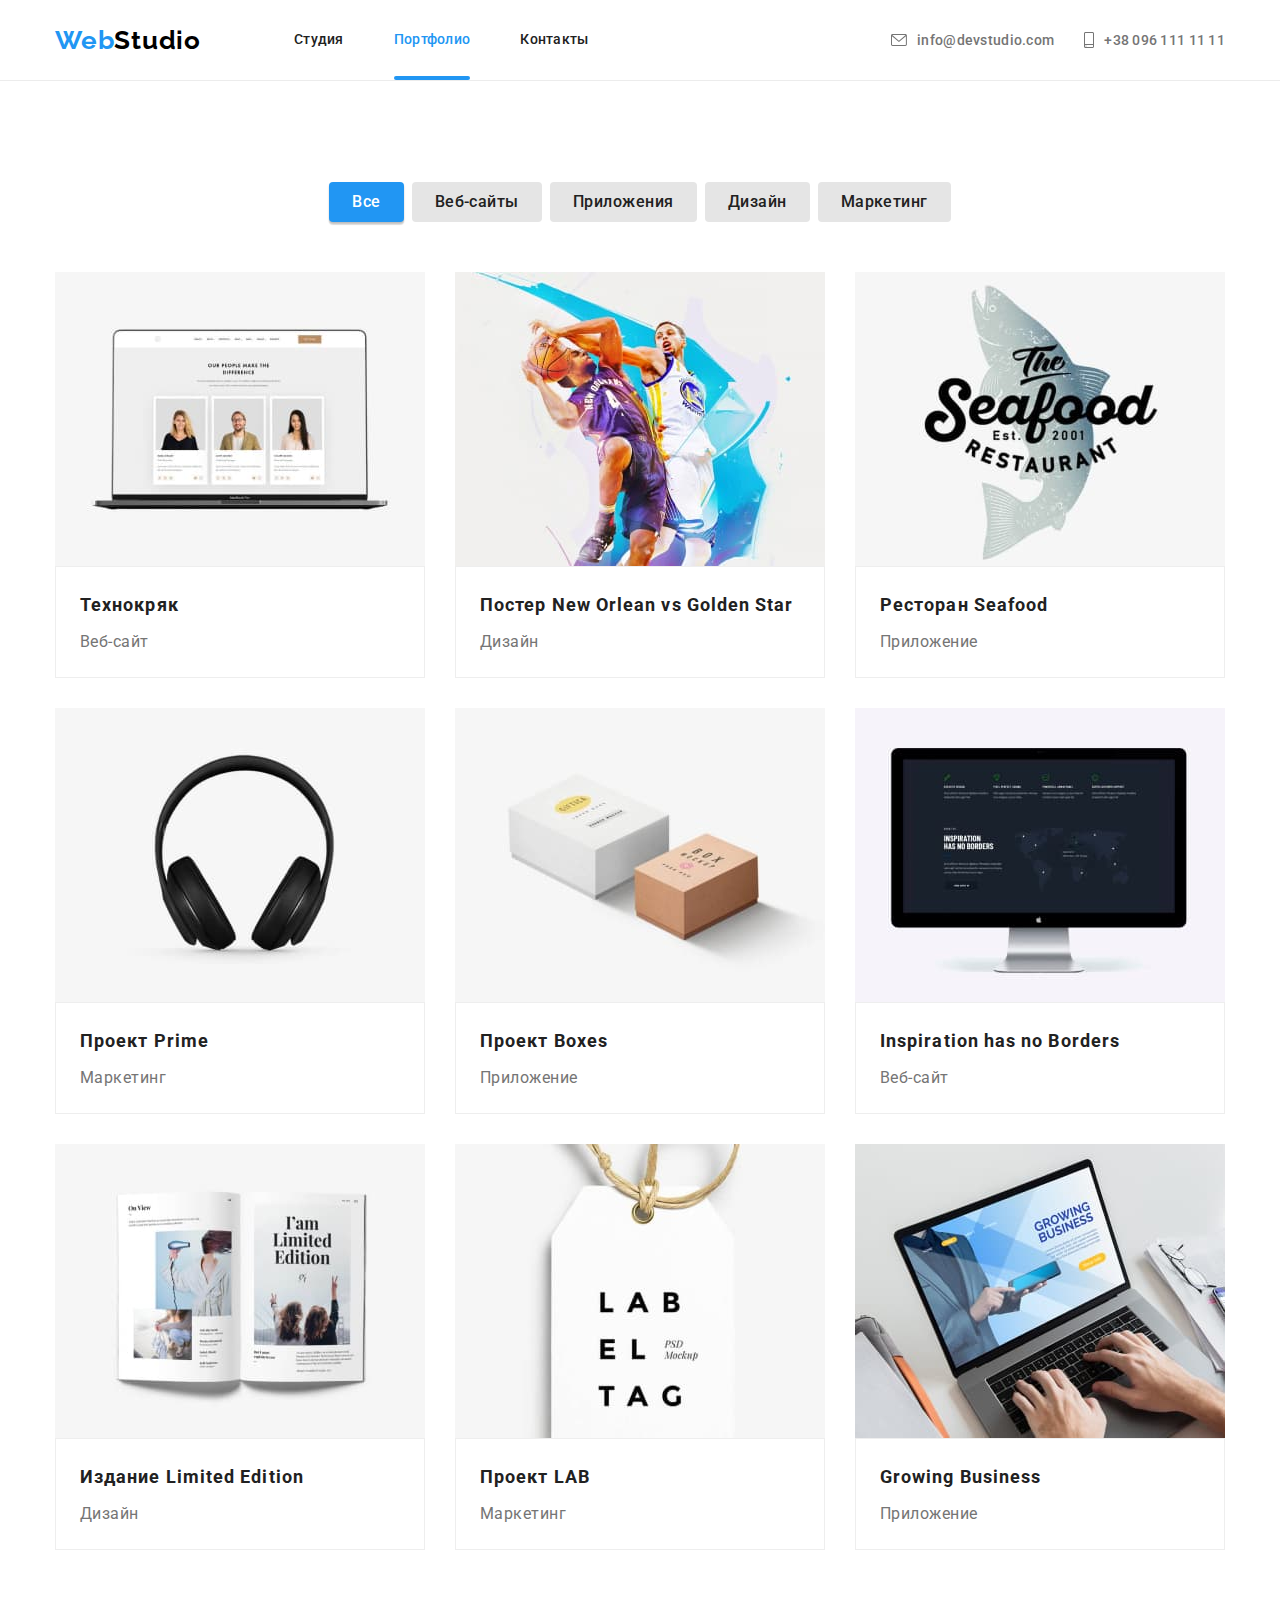
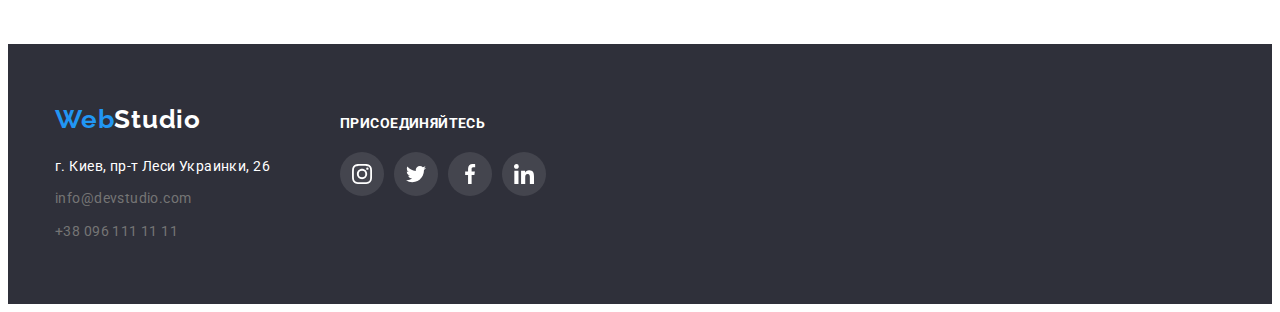
==== portfolio.html @ e8c0a5aa "copy files is hw-05" ====
<!DOCTYPE html>
<html lang="ru">
  <head>
    <meta charset="UTF-8" />
    <meta http-equiv="X-UA-Compatible" content="IE=edge" />
    <meta name="viewport" content="width=device-width, initial-scale=1.0" />
    <link rel="preconnect" href="https://fonts.googleapis.com" />
    <link rel="preconnect" href="https://fonts.gstatic.com" crossorigin />
    <link
      href="https://fonts.googleapis.com/css2?family=Raleway:wght@700&family=Roboto:wght@400;500;700;900&display=swap"
      rel="stylesheet"
    />
    <link
      rel="stylesheet"
      href="https://cdnjs.cloudflare.com/ajax/libs/modern-normalize/1.1.0/modern-normalize.min.css"
      integrity="sha512-wpPYUAdjBVSE4KJnH1VR1HeZfpl1ub8YT/NKx4PuQ5NmX2tKuGu6U/JRp5y+Y8XG2tV+wKQpNHVUX03MfMFn9Q=="
      crossorigin="anonymous"
      referrerpolicy="no-referrer"
    />
    <link rel="stylesheet" href="./css/styles.css" />
    <title>Portfolio</title>
  </head>
  <body>
    <!-- header section -->
    <header class="page-header">
      <div class="container">
        <div class="container-head">
          <div class="nav-container">
            <a class="link logo" href="index.html"
              >Web<span class="accent-top">Studio</span></a
            >
            <nav>
              <ul class="list header-list">
                <li class="header-item">
                  <a class="link header-link" href="./index.html">Студия</a>
                </li>
                <li class="header-item">
                  <a class="link header-link current" href="">Портфолио</a>
                </li>
                <li class="header-item">
                  <a class="link header-link" href="">Контакты</a>
                </li>
              </ul>
            </nav>
          </div>

          <ul class="list header-connect">
            <li class="header-item">
              <a
                class="link header-link set-link"
                href="mailto:info@devstudio.com"
              >
                <svg class="connect-icon" width="16" height="12">
                  <use href="./images/icons.svg#icon-mail-logo"></use>
                </svg>
                info@devstudio.com</a
              >
            </li>
            <li class="header-item">
              <a class="link header-link set-link" href="tel:+380961111111">
                <svg class="connect-icon" width="10" height="16">
                  <use href="./images/icons.svg#icon-smartphone"></use>
                </svg>
                +38 096 111 11 11</a
              >
            </li>
          </ul>
        </div>
      </div>
    </header>
    <!-- main section -->
    <main>
      <section class="section">
        <h1 class="visually-hidden">Примеры наших работ</h1>
        <div class="container">
          <ul class="list btn-list">
            <li class="example-item">
              <button class="link example-btn active" type="button">Все</button>
            </li>
            <li class="example-item">
              <button class="link example-btn" type="button">Веб-сайты</button>
            </li>
            <li class="example-item">
              <button class="link example-btn" type="button">Приложения</button>
            </li>
            <li class="example-item">
              <button class="link example-btn" type="button">Дизайн</button>
            </li>
            <li class="example-item">
              <button class="link example-btn" type="button">Маркетинг</button>
            </li>
          </ul>

          <!-- CONTAINER CARDS -->

          <ul class="list card-set">
            <li class="item pf-item">
              <a
                class="link pf-link"
                href=""
                target="_blank"
                rel="noopener noreferrer"
              >
                <div class="thumb">
                  <img
                    src="./images/website-tehnokryak.jpg"
                    alt="Веб-сайт Технокряк"
                    width="370"
                    height="294"
                  />
                  <div class="overlay-box">
                    <p class="overlay-info">
                      Технокряк это современная площадка распространения
                      коронавируса. Компании используют эту платформу для
                      цифрового шпионажа и атак на защищённые сервера
                      конкурентов.
                    </p>
                  </div>
                </div>
                <div class="pf-wrapper">
                  <h2 class="pf-title">Технокряк</h2>
                  <p class="pf-pre-title">Веб-сайт</p>
                </div>
              </a>
            </li>
            <li class="item pf-item">
              <a
                class="link pf-link"
                href=""
                target="_blank"
                rel="noopener noreferrer"
                ><div class="thumb">
                  <img
                    src="./images/design.jpg"
                    alt="Постер Нью-Орлеан против Голд-Стар"
                    width="370"
                    height="294"
                  />
                  <div class="overlay-box">
                    <p class="overlay-info">
                      Технокряк это современная площадка распространения
                      коронавируса. Компании используют эту платформу для
                      цифрового шпионажа и атак на защищённые сервера
                      конкурентов.
                    </p>
                  </div>
                </div>
                <div class="pf-wrapper">
                  <h2 class="pf-title">
                    Постер <span lang="en">New Orlean vs Golden Star</span>
                  </h2>
                  <p class="pf-pre-title">Дизайн</p>
                </div>
              </a>
            </li>
            <li class="item pf-item">
              <a
                class="link pf-link"
                href=""
                target="_blank"
                rel="noopener noreferrer"
                ><div class="thumb">
                  <img
                    src="./images/app-rest-seafood.jpg"
                    alt="Ресторан Сиафуд"
                    width="370"
                    height="294"
                  />
                  <div class="overlay-box">
                    <p class="overlay-info">
                      Технокряк это современная площадка распространения
                      коронавируса. Компании используют эту платформу для
                      цифрового шпионажа и атак на защищённые сервера
                      конкурентов.
                    </p>
                  </div>
                </div>
                <div class="pf-wrapper">
                  <h2 class="pf-title">
                    Ресторан <span lang="en">Seafood</span>
                  </h2>
                  <p class="pf-pre-title">Приложение</p>
                </div>
              </a>
            </li>
            <li class="item pf-item">
              <a
                class="link pf-link"
                href=""
                target="_blank"
                rel="noopener noreferrer"
                ><div class="thumb">
                  <img
                    src="./images/marketing-project-prime.jpg"
                    alt="Проект Прайм"
                    width="370"
                    height="294"
                  />
                  <div class="overlay-box">
                    <p class="overlay-info">
                      Технокряк это современная площадка распространения
                      коронавируса. Компании используют эту платформу для
                      цифрового шпионажа и атак на защищённые сервера
                      конкурентов.
                    </p>
                  </div>
                </div>
                <div class="pf-wrapper">
                  <h2 class="pf-title">Проект <span lang="en">Prime</span></h2>
                  <p class="pf-pre-title">Маркетинг</p>
                </div>
              </a>
            </li>
            <li class="item pf-item">
              <a
                class="link pf-link"
                href=""
                target="_blank"
                rel="noopener noreferrer"
                ><div class="thumb">
                  <img
                    src="./images/app-project-boxes.jpg"
                    alt="Проект Боксы"
                    width="370"
                    height="294"
                  />
                  <div class="overlay-box">
                    <p class="overlay-info">
                      Технокряк это современная площадка распространения
                      коронавируса. Компании используют эту платформу для
                      цифрового шпионажа и атак на защищённые сервера
                      конкурентов.
                    </p>
                  </div>
                </div>
                <div class="pf-wrapper">
                  <h2 class="pf-title">Проект <span lang="en">Boxes</span></h2>
                  <p class="pf-pre-title">Приложение</p>
                </div>
              </a>
            </li>
            <li class="item pf-item">
              <a
                class="link pf-link"
                href=""
                target="_blank"
                rel="noopener noreferrer"
                ><div class="thumb">
                  <img
                    src="./images/website-inspiration-has-no-borders.jpg"
                    alt="У вдохновения нет границ"
                    width="370"
                    height="294"
                  />
                  <div class="overlay-box">
                    <p class="overlay-info">
                      Технокряк это современная площадка распространения
                      коронавируса. Компании используют эту платформу для
                      цифрового шпионажа и атак на защищённые сервера
                      конкурентов.
                    </p>
                  </div>
                </div>
                <div class="pf-wrapper">
                  <h2 class="pf-title">
                    <span lang="en">Inspiration has no Borders</span>
                  </h2>
                  <p class="pf-pre-title">Веб-сайт</p>
                </div>
              </a>
            </li>
            <li class="item pf-item">
              <a
                class="link pf-link"
                href=""
                target="_blank"
                rel="noopener noreferrer"
                ><div class="thumb">
                  <img
                    src="./images/design-limited-edition.jpg"
                    alt="издание лимитед эдишн"
                    width="370"
                    height="294"
                  />
                  <div class="overlay-box">
                    <p class="overlay-info">
                      Технокряк это современная площадка распространения
                      коронавируса. Компании используют эту платформу для
                      цифрового шпионажа и атак на защищённые сервера
                      конкурентов.
                    </p>
                  </div>
                </div>
                <div class="pf-wrapper">
                  <h2 class="pf-title">
                    Издание <span lang="en">Limited Edition</span>
                  </h2>
                  <p class="pf-pre-title">Дизайн</p>
                </div>
              </a>
            </li>
            <li class="item pf-item">
              <a
                class="link pf-link"
                href=""
                target="_blank"
                rel="noopener noreferrer"
                ><div class="thumb">
                  <img
                    src="./images/marketing-project-lab.jpg"
                    alt="Проект ЛАБ"
                    width="370"
                    height="294"
                  />
                  <div class="overlay-box">
                    <p class="overlay-info">
                      Технокряк это современная площадка распространения
                      коронавируса. Компании используют эту платформу для
                      цифрового шпионажа и атак на защищённые сервера
                      конкурентов.
                    </p>
                  </div>
                </div>
                <div class="pf-wrapper">
                  <h2 class="pf-title">Проект <span lang="en">LAB</span></h2>
                  <p class="pf-pre-title">Маркетинг</p>
                </div>
              </a>
            </li>
            <li class="item pf-item">
              <a
                class="link pf-link"
                href=""
                target="_blank"
                rel="noopener noreferrer"
                ><div class="thumb">
                  <img
                    src="./images/app-growing-business.jpg"
                    alt="Растущий бизнес"
                    width="370"
                    height="294"
                  />
                  <div class="overlay-box">
                    <p class="overlay-info">
                      Технокряк это современная площадка распространения
                      коронавируса. Компании используют эту платформу для
                      цифрового шпионажа и атак на защищённые сервера
                      конкурентов.
                    </p>
                  </div>
                </div>
                <div class="pf-wrapper">
                  <h2 class="pf-title">
                    <span lang="en">Growing Business</span>
                  </h2>
                  <p class="pf-pre-title">Приложение</p>
                </div>
              </a>
            </li>
          </ul>
        </div>
      </section>
    </main>
    <!--section footer-->
    <footer class="footer">
      <div class="container">
        <div class="container-address">
          <a class="link logo" href="index.html"
            >Web<span class="accent-foot">Studio</span></a
          >
          <address class="address">
            <ul class="list address-list">
              <li class="address-item">
                <a
                  class="link"
                  href="https://goo.gl/maps/kdyRsUSUZegwHqDn6"
                  target="_blank"
                  rel="noopener noreferrer"
                  ><span class="address-city"
                    >г. Киев, пр-т Леси Украинки, 26</span
                  ></a
                >
              </li>
              <li class="address-item connect">
                <a class="link" href="mailto:info@devstudio.com"
                  >info@devstudio.com</a
                >
              </li>
              <li class="address-item connect">
                <a class="link" href="tel:+380961111111">+38 096 111 11 11</a>
              </li>
            </ul>
          </address>
        </div>
        <div class="container-social">
          <h3 class="social-title">присоединяйтесь</h3>
          <ul class="list social-card">
            <li class="social-item">
              <a
                class="link social-card-link"
                href="https://www.instagram.com"
                target="_blank"
                rel="noopener noreferrer"
              >
                <svg
                  class="icon-social"
                  width="20"
                  height="20"
                  aria-label="instagram"
                >
                  <use href="./images/icons.svg#icon-instagram-2"></use>
                </svg>
              </a>
            </li>
            <li class="social-item">
              <a
                class="link social-card-link"
                href="https://twitter.com"
                target="_blank"
                rel="noopener noreferrer"
              >
                <svg
                  class="icon-social"
                  width="20"
                  height="20"
                  aria-label="twitter"
                >
                  <use href="./images/icons.svg#icon-twitter-1"></use></svg
              ></a>
            </li>
            <li class="social-item">
              <a
                class="link social-card-link"
                href="https://www.facebook.com/"
                target="_blank"
                rel="noopener noreferrer"
              >
                <svg
                  class="icon-social"
                  width="20"
                  height="20"
                  aria-label="facebook"
                >
                  <use href="./images/icons.svg#icon-facebook-1"></use></svg
              ></a>
            </li>
            <li class="social-item">
              <a
                class="link social-card-link"
                href="https://ru.linkedin.com/"
                target="_blank"
                rel="noopener noreferrer"
              >
                <svg
                  class="icon-social"
                  width="20"
                  height="20"
                  aria-label="linkedin"
                >
                  <use href="./images/icons.svg#icon-linkedin-1"></use></svg
              ></a>
            </li>
          </ul>
        </div>
      </div>
    </footer>
  </body>
</html>
---- css/styles.css ----
:root {
  --text-color: #757575;
  --brand-color: #212121;
  --accent-color: #2196f3;
  --accent-precolor: #188ce8;
  --primary-color: #ffffff;
  --bacground-color: #2f303a;
  --background-precolor: #f5f4fa;
  --accent-topcolor: #000000;
  --button-color: #e5e5e5;
  --border-cardscolor: #eeeeee;
  --primary-color-icons: #afb1b8;
  --card-set-gap: 30px;
  --transition-cubic: 250ms cubic-bezier(0.4, 0, 0.2, 1);
}
html {
  box-sizing: border-box;
}

*,
*::after,
*::before {
  box-sizing: inherit;
}

h1,
h2,
h3,
h4,
h5,
h6,
p {
  margin-top: 0;
  margin-bottom: 0;
}

img {
  display: block;
  max-width: 100%;
  height: auto;
}
body {
  font-family: "Roboto", sans-serif;
  font-size: 14px;
  line-height: 1.71;
  letter-spacing: 0.03em;
  color: var(--text-color);
  padding-top: 80px;
}
.list {
  list-style: none;
  padding-left: 0;
  margin: 0;
}
.link {
  text-decoration: none;
  color: inherit;
}
.visually-hidden {
  position: absolute;
  white-space: nowrap;
  width: 1px;
  height: 1px;
  overflow: hidden;
  border: 0;
  padding: 0;
  clip: rect(0 0 0 0);
  clip-path: inset(50%);
  margin: -1px;
}
.container {
  width: 1200px;
  margin-left: auto;
  margin-right: auto;
  padding: 0 15px;
}
button {
  border: 1px solid transparent;
}
.section {
  padding-top: 94px;
  padding-bottom: 94px;
}
.item {
  margin-top: 30px;
  margin-left: 30px;
}

.card-set {
  display: flex;
  flex-wrap: wrap;
  margin-top: -30px;
  margin-left: -30px;
}

/* ------------------Header----------------------*/
.page-header {
  border-bottom: 1px solid #ececec;
  position: fixed;
  width: 100%;
  background-color: var(--primary-color);
  top: 0;
  left: 0;
  z-index: 2;
}
.container-head {
  display: flex;
  align-items: center;
}
.nav-container {
  display: flex;
  justify-content: space-between;
  align-items: center;
}
.logo {
  font-family: Raleway;
  font-weight: bold;
  font-size: 26px;
  line-height: 1.19;
  letter-spacing: 0.03em;
  color: var(--accent-color);
  display: inline-block;
  margin-right: 93px;
}
.accent-top {
  color: var(--accent-topcolor);
}
.header-list {
  color: var(--brand-color);
  display: flex;
}
.header-item:not(:last-child) {
  margin-right: 50px;
}
.header-connect > .header-item:nth-child(1) {
  margin-right: 30px;
}

.header-connect {
  display: flex;
  justify-content: space-between;
  margin-left: auto;
}

.header-link {
  font-weight: 500;
  line-height: 16px;
  letter-spacing: 0.02em;
  padding: 32px 0;
  position: relative;
  transition: color var(--transition-cubic);
}

.header-list .current::after {
  content: "";
  position: absolute;
  width: 100%;
  height: 4px;
  background-color: var(--accent-color);
  border-radius: 2px;
  bottom: -1px;
  left: 0;
  transition: transform var(--transition-cubic);
}

.set-link {
  display: flex;
  align-items: center;
}

.connect-icon {
  margin-right: 10px;
  fill: currentColor;
}

.header-link:focus,
.header-link:hover,
.current {
  color: var(--accent-color);
}

/* ------------------------Hero------------------------- */
.hero {
  background-color: var(--bacground-color);
  text-align: center;
}

.container-hero {
  background-image: linear-gradient(
      rgba(47, 48, 58, 0.4),
      rgba(47, 48, 58, 0.4)
    ),
    url(../images/hero-image.jpg);
  max-width: 1600px;
  background-repeat: no-repeat;
  background-position: center;
  padding-top: 200px;
  padding-bottom: 200px;
  margin: 0 auto;
}

.hero-title {
  font-weight: 900;
  font-size: 44px;
  line-height: 1.36;
  text-align: center;
  letter-spacing: 0.06em;
  text-transform: uppercase;
  color: var(--primary-color);
  margin-bottom: 30px;
}
.hero-button {
  background-color: var(--accent-color);
  font-family: inherit;
  font-weight: bold;
  font-size: 16px;
  line-height: 1.87;
  letter-spacing: 0.06em;
  color: var(--primary-color);
  cursor: pointer;
  border-radius: 4px;
  padding: 10px 32px;
  transition: background-color var(--transition-cubic);
}
.hero-button:hover,
.hero-button:focus {
  background-color: var(--accent-precolor);
}

/* -------------------Services--------------------------- */

.services-item {
  flex-basis: calc(100% / 4 - var(--card-set-gap));
}

.services-item::before {
  content: "";
  display: block;
  margin-bottom: 30px;
  background-color: var(--background-precolor);
  height: 120px;
  background-size: 70px, 70px;
  background-repeat: no-repeat;
  background-position: center;
  border-radius: 4px;
}

.details-icon::before {
  background-image: url(../images/antenna.svg);
}

.punctual-icon::before {
  background-image: url(../images/clock.svg);
}

.plan-icon::before {
  background-image: url(../images/diagram.svg);
}

.technology-icon::before {
  background-image: url(../images/astronaut.svg);
}

.services-title {
  font-size: 14px;
  line-height: 1.14;
  letter-spacing: 0.03em;
  text-transform: uppercase;
  color: var(--brand-color);
  margin-bottom: 10px;
}

/* ---------------------------Doing---------------------------- */

main .doing {
  padding-top: 0;
}

.section-title {
  font-weight: bold;
  font-size: 36px;
  line-height: 42px;
  text-align: center;
  letter-spacing: 0.03em;
  color: var(--brand-color);
  margin-bottom: 50px;
}

.doing-item {
  flex-basis: calc(100% / 3 - var(--card-set-gap));
  position: relative;
}

.doing-title {
  position: absolute;
  bottom: 0px;
  left: 0px;
  width: 100%;
  padding: 27px 0px;
  color: var(--primary-color);
  text-transform: uppercase;
  font-weight: bold;
  background-color: rgba(47, 48, 58, 0.8);
  display: flex;
  align-items: center;
  justify-content: center;
}

/* ---------------------------Team---------------------------- */

.team {
  background-color: var(--background-precolor);
}

.team-item {
  background: var(--primary-color);
  box-shadow: 0px 1px 3px rgba(0, 0, 0, 0.12), 0px 1px 1px rgba(0, 0, 0, 0.14),
    0px 2px 1px rgba(0, 0, 0, 0.2);
  flex-basis: calc(100% / 4 - var(--card-set-gap));
  border-radius: 0px 0px 4px 4px;
}

.team-post,
.team-pre-title {
  font-size: 16px;
  line-height: 1.18;
  text-align: center;
  letter-spacing: 0.03em;
  margin-bottom: 16px;
}
.team-pre-title {
  font-weight: 500;
  color: var(--brand-color);
  margin-bottom: 10px;
}
.card-title {
  padding: 30px 32px;
}

.social-card {
  display: flex;
  align-items: center;
}

.social-card-link {
  display: flex;
  color: var(--primary-color-icons);
  width: 44px;
  height: 44px;
  border-radius: 50%;
  align-items: center;
  justify-content: center;
  transition: color var(--transition-cubic),
    background-color var(--transition-cubic);
}

.social-card-link:hover,
.social-card-link:focus {
  background-color: var(--accent-color);
  color: var(--primary-color);
}

.icon-card-social {
  fill: currentColor;
}

/* ------------------------------Section Portfolio-------------------------- */

/* ---------------------Portfolio button---------------- */

.example-btn {
  font-weight: 500;
  font-size: 16px;
  font-family: inherit;
  line-height: 1.62;
  text-align: center;
  letter-spacing: 0.03em;
  color: var(--brand-color);
  cursor: pointer;
  padding: 6px 22px;
  border-radius: 4px;
  background-color: var(--button-color);
  transition: color var(--transition-cubic),
    background-color var(--transition-cubic), box-shadow var(--transition-cubic);
}
.example-item {
  margin-right: 8px;
}
.example-item:last-child {
  margin-right: 0;
}

.example-btn:hover,
.example-btn:focus,
.active {
  color: var(--primary-color);
  background-color: var(--accent-color);
  box-shadow: 0px 3px 1px rgba(0, 0, 0, 0.1), 0px 1px 2px rgba(0, 0, 0, 0.08),
    0px 2px 2px rgba(0, 0, 0, 0.12);
}

.btn-list {
  display: flex;
  justify-content: center;
  margin-bottom: 50px;
}
/* ------------------------- Portfolio items ------------------------------*/

.pf-item {
  flex-basis: calc(100% / 3 - var(--card-set-gap));
}

.pf-link {
  display: flex;
  flex-direction: column;
}

.thumb {
  position: relative;
  overflow: hidden;
}
.overlay-box {
  background-color: rgba(33, 150, 243, 0.9);
  position: absolute;
  transform: translateY(100%);
  transition: transform var(--transition-cubic);
  display: flex;
  align-content: center;
  top: 0;
  left: 0;
}
.overlay-info {
  width: 100%;
  height: 294px;
  padding: 63px 24px;
  color: var(--primary-color);
  text-align: left;
  font-size: 18px;
  line-height: 1.56;
  letter-spacing: 0.03em;
}

.pf-link:hover .overlay-box,
.pf-link:focus .overlay-box {
  transform: translateY(0);
}

.pf-link:hover,
.pf-link:focus {
  box-shadow: 0px 1px 1px rgba(0, 0, 0, 0.12), 0px 4px 4px rgba(0, 0, 0, 0.06),
    1px 4px 6px rgba(0, 0, 0, 0.16);
}

.pf-title {
  font-size: 18px;
  line-height: 2;
  letter-spacing: 0.06em;
  color: var(--brand-color);
  margin-bottom: 4px;
}

.pf-pre-title {
  font-size: 16px;
  line-height: 1.87;
  letter-spacing: 0.03em;
}
.pf-wrapper {
  padding: 20px 24px;
  border: 1px solid var(--border-cardscolor);
}

/* -------------------------Our Clients-------------------- */

.clients-link {
  display: flex;
  justify-content: center;
  align-items: center;
  width: 170px;
  height: 92px;
  flex-basis: calc(100% / 6 - var(--card-set-gap));
  border: 1px solid var(--primary-color-icons);
  border-radius: 4px;
}

.clients-link:hover,
.clients-link:focus {
  border: 1px solid var(--accent-color);
  transition: border-color var(--transition-cubic);
}

.clients-link:hover > .icon-clients,
.clients-link:focus > .icon-clients {
  fill: var(--accent-color);
  transition: fill var(--transition-cubic);
}

.clients-item {
  background-color: var(--primary-color);
}

.icon-clients {
  fill: var(--primary-color-icons);
}
/* -------------------------Footer------------------------ */

.footer {
  background-color: var(--bacground-color);
  padding-top: 60px;
  padding-bottom: 60px;
}
.footer .logo {
  margin-right: 0;
  margin-bottom: 20px;
}
.address-list {
  display: flex;
  justify-content: center;
  flex-direction: column;
}
.accent-foot {
  color: var(--primary-color);
}
.address {
  font-style: normal;
  display: flex;
}
.address-city {
  color: var(--primary-color);
}
.connect .link:focus,
.connect .link:hover {
  color: #b6b6b6;
  transition: color var(--transition-cubic);
}
.address-item {
  margin-top: 0;
  margin-bottom: 9px;
}
.address-item:last-child {
  margin-bottom: 0;
}

/* -----------------------Social------------------------- */
.footer > .container {
  display: flex;
  align-items: baseline;
}

.container-social {
  margin-left: 70px;
}

.social-title {
  display: inline-block;
  font-size: 14px;
  line-height: 1.14;
  text-transform: uppercase;
  color: var(--primary-color);
  margin-bottom: 20px;
}

.social-item:not(:last-child) {
  margin-right: 10px;
}

.footer .social-card-link {
  color: var(--primary-color);
  background-color: rgba(255, 255, 255, 0.1);
}

.footer .social-card-link:hover,
.footer .social-card-link:focus {
  background-color: var(--accent-color);
  transition: background-color var(--transition-cubic);
}
.icon-social {
  fill: currentColor;
}

/* -----------------------Modal window----------------------- */
.backdrop {
  position: fixed;
  top: 0;
  left: 0;
  z-index: 3;
  width: 100%;
  height: 100%;
  background-color: rgba(0, 0, 0, 0.2);
  transition: opacity var(--transition-cubic),
    visibility var(--transition-cubic);
}

.backdrop.is-hidden .modal {
  opacity: 0;
  visibility: visible;
  transform: translate(-50%, -50%) scale(2) rotate(120deg);
}

.backdrop.is-hidden {
  opacity: 0;
  visibility: hidden;
  pointer-events: none;
}

.modal {
  position: absolute;
  top: 50%;
  left: 50%;
  width: 528px;
  height: 581px;
  background-color: var(--primary-color);
  box-shadow: 0px 1px 3px rgba(0, 0, 0, 0.12), 0px 1px 1px rgba(0, 0, 0, 0.14),
    0px 2px 1px rgba(0, 0, 0, 0.2);
  border-radius: 4px;
  transform: translate(-50%, -50%) scale(1);
  transition: transform var(--transition-cubic), opacity var(--transition-cubic),
    visibility var(--transition-cubic);
}

.btn-modal {
  position: absolute;
  right: 8px;
  top: 8px;
  display: flex;
  padding: 6px;
  cursor: pointer;
  background-color: var(--primary-color);
  border-radius: 50%;
  border: 1px solid rgba(0, 0, 0, 0.1);
  transition: transform var(--transition-cubic),
    background-color var(--transition-cubic), color var(--transition-cubic),
    border var(--transition-cubic);
}

.btn-modal:hover,
.btn-modal:focus {
  background-color: var(--accent-color);
  color: var(--primary-color);
  border: black;
  transform: rotate(270deg);
}

.icon-close {
  display: inline-block;
  fill: currentColor;
}
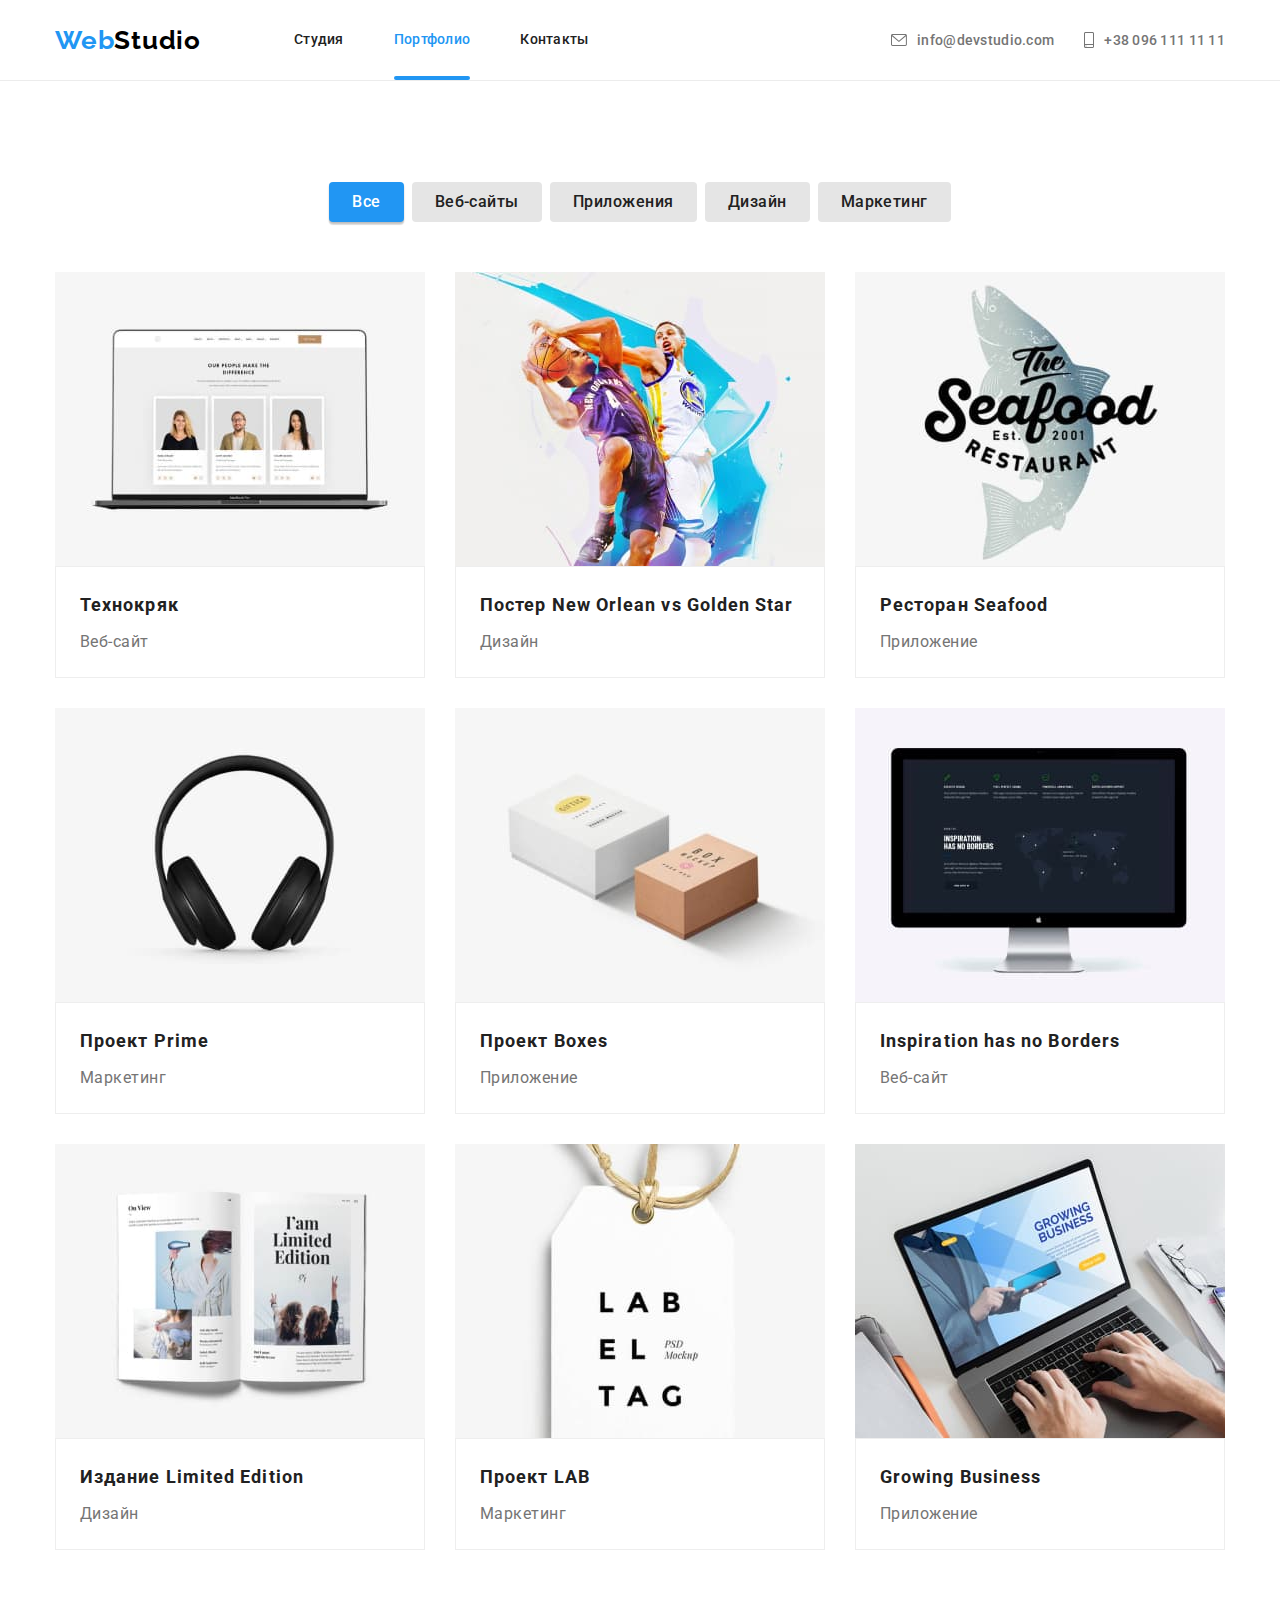
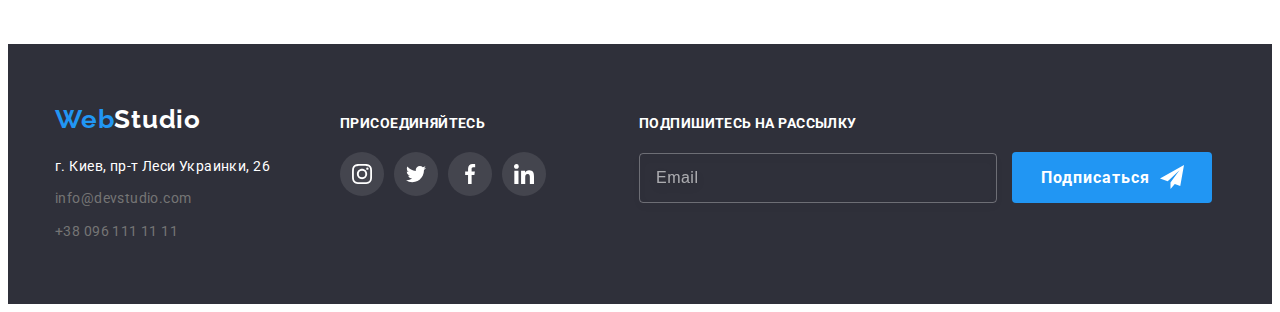
==== commit 8aabe0bf: "стилизация нижней формы присвоение общего класса для кнопок" ====
--- a/portfolio.html
+++ b/portfolio.html
@@ -368,7 +368,7 @@
           <a class="link logo" href="index.html"
             >Web<span class="accent-foot">Studio</span></a
           >
-          <address class="address">
+          <address class="address" id="address">
             <ul class="list address-list">
               <li class="address-item">
                 <a
@@ -393,7 +393,7 @@
           </address>
         </div>
         <div class="container-social">
-          <h3 class="social-title">присоединяйтесь</h3>
+          <h3 class="footer-title">присоединяйтесь</h3>
           <ul class="list social-card">
             <li class="social-item">
               <a
@@ -462,6 +462,23 @@
             </li>
           </ul>
         </div>
+        <div class="container-subscribe">
+          <form>
+            <h3 class="footer-title">Подпишитесь на рассылку</h3>
+            <input
+              class="subscribe-input"
+              type="email"
+              name="email"
+              placeholder="Email"
+            />
+            <button type="submit" class="main-button subscribe-button">
+              Подписаться
+              <svg class="icon-button" width="24" height="24">
+                <use href="images/icons.svg#icon-send"></use>
+              </svg>
+            </button>
+          </form>
+        </div>
       </div>
     </footer>
   </body>
--- a/css/styles.css
+++ b/css/styles.css
@@ -77,6 +77,28 @@
 button {
   border: 1px solid transparent;
 }
+
+.main-button {
+  background-color: var(--accent-color);
+  font-family: inherit;
+  font-weight: bold;
+  font-size: 16px;
+  line-height: 1.87;
+  letter-spacing: 0.06em;
+  color: var(--primary-color);
+  cursor: pointer;
+  border-radius: 4px;
+  padding: 10px 0;
+  min-width: 200px;
+  min-height: 50px;
+  justify-content: center;
+  transition: background-color var(--transition-cubic);
+}
+.main-button:hover,
+.main-button:focus {
+  background-color: var(--accent-precolor);
+}
+
 .section {
   padding-top: 94px;
   padding-bottom: 94px;
@@ -209,23 +231,6 @@
   color: var(--primary-color);
   margin-bottom: 30px;
 }
-.hero-button {
-  background-color: var(--accent-color);
-  font-family: inherit;
-  font-weight: bold;
-  font-size: 16px;
-  line-height: 1.87;
-  letter-spacing: 0.06em;
-  color: var(--primary-color);
-  cursor: pointer;
-  border-radius: 4px;
-  padding: 10px 32px;
-  transition: background-color var(--transition-cubic);
-}
-.hero-button:hover,
-.hero-button:focus {
-  background-color: var(--accent-precolor);
-}
 
 /* -------------------Services--------------------------- */
 
@@ -475,31 +480,34 @@
   display: flex;
   justify-content: center;
   align-items: center;
-  width: 170px;
   height: 92px;
-  flex-basis: calc(100% / 6 - var(--card-set-gap));
   border: 1px solid var(--primary-color-icons);
   border-radius: 4px;
+  transition: border var(--transition-cubic),
+    transform 850ms cubic-bezier(0.4, 0, 0.2, 1);
+  /* "ЭКСПЕРИМЕНТ! */
 }
 
 .clients-link:hover,
 .clients-link:focus {
   border: 1px solid var(--accent-color);
-  transition: border-color var(--transition-cubic);
+  transform: scale(1.3);
 }
 
 .clients-link:hover > .icon-clients,
 .clients-link:focus > .icon-clients {
   fill: var(--accent-color);
-  transition: fill var(--transition-cubic);
 }
 
 .clients-item {
   background-color: var(--primary-color);
+  flex-basis: calc(100% / 6 - var(--card-set-gap));
+  transition: ;
 }
 
 .icon-clients {
   fill: var(--primary-color-icons);
+  transition: fill var(--transition-cubic);
 }
 /* -------------------------Footer------------------------ */
 
@@ -550,8 +558,7 @@
   margin-left: 70px;
 }
 
-.social-title {
-  display: inline-block;
+.footer-title {
   font-size: 14px;
   line-height: 1.14;
   text-transform: uppercase;
@@ -576,7 +583,46 @@
 .icon-social {
   fill: currentColor;
 }
-
+/* ----------------------Subsribe-footer--------------------- */
+
+.container-subscribe {
+  display: flex;
+  margin-left: 93px;
+}
+
+.subscribe-input {
+  min-width: 358px;
+  height: 50px;
+  padding: 0;
+  margin-right: 12px;
+  border: 1px solid rgba(255, 255, 255, 0.3);
+  box-sizing: border-box;
+  filter: drop-shadow(0px 4px 4px rgba(0, 0, 0, 0.15));
+  outline: none;
+  border-radius: 4px;
+  background-color: inherit;
+  transition: border-color var(--transition-cubic);
+}
+
+.subscribe-input:focus {
+  border-color: var(--accent-color);
+}
+
+.subscribe-input::placeholder {
+  padding: 0 16px;
+  font-size: 16px;
+  line-height: 1.25;
+  letter-spacing: 0.03em;
+  color: rgba(255, 255, 255, 0.6);
+}
+
+.subscribe-button {
+  display: inline-flex;
+  align-items: center;
+}
+.icon-button {
+  margin-left: 10px;
+}
 /* -----------------------Modal window----------------------- */
 .backdrop {
   position: fixed;
@@ -606,8 +652,8 @@
   position: absolute;
   top: 50%;
   left: 50%;
-  width: 528px;
-  height: 581px;
+  min-width: 528px;
+  min-height: 581px;
   background-color: var(--primary-color);
   box-shadow: 0px 1px 3px rgba(0, 0, 0, 0.12), 0px 1px 1px rgba(0, 0, 0, 0.14),
     0px 2px 1px rgba(0, 0, 0, 0.2);
@@ -644,3 +690,83 @@
   display: inline-block;
   fill: currentColor;
 }
+/* -----------------------Styles to form modal window----------------------- */
+
+.form {
+  padding: 40px;
+}
+
+.form-title {
+  font-size: 20px;
+  line-height: 1.15;
+  text-align: center;
+  letter-spacing: 0.03em;
+  color: var(--brand-color);
+  margin-bottom: 12px;
+}
+
+.form-input {
+  display: flex;
+  flex-direction: column;
+  margin-bottom: 10px;
+}
+
+.form-input input {
+  border: 1px solid rgba(33, 33, 33, 0.2);
+  border-radius: 4px;
+  width: 100%;
+  height: 40px;
+  outline: none;
+  transition: border-color var(--transition-cubic);
+}
+
+.form-input input:focus {
+  border-color: var(--accent-color);
+}
+
+.form-input label {
+  font-size: 12px;
+  line-height: 1.16;
+  letter-spacing: 0.01em;
+  padding-bottom: 4px;
+}
+
+.textarea {
+  resize: none;
+  outline: none;
+  border: 1px solid rgba(33, 33, 33, 0.2);
+  border-radius: 4px;
+  width: 100%;
+  height: 120px;
+  margin-bottom: 20px;
+  transition: border-color var(--transition-cubic);
+}
+
+.textarea:focus {
+  border-color: var(--accent-color);
+}
+
+.textarea::placeholder {
+  font-size: 12px;
+  line-height: 1.16;
+  letter-spacing: 0.01em;
+  color: rgba(117, 117, 117, 0.5);
+  padding: 12px 0 0 16px;
+}
+
+.form-link {
+  color: var(--accent-color);
+}
+
+.form-checkbox {
+  display: flex;
+  align-items: center;
+  justify-content: center;
+  margin-bottom: 30px;
+}
+
+.form .main-button {
+  display: flex;
+  margin-left: auto;
+  margin-right: auto;
+}
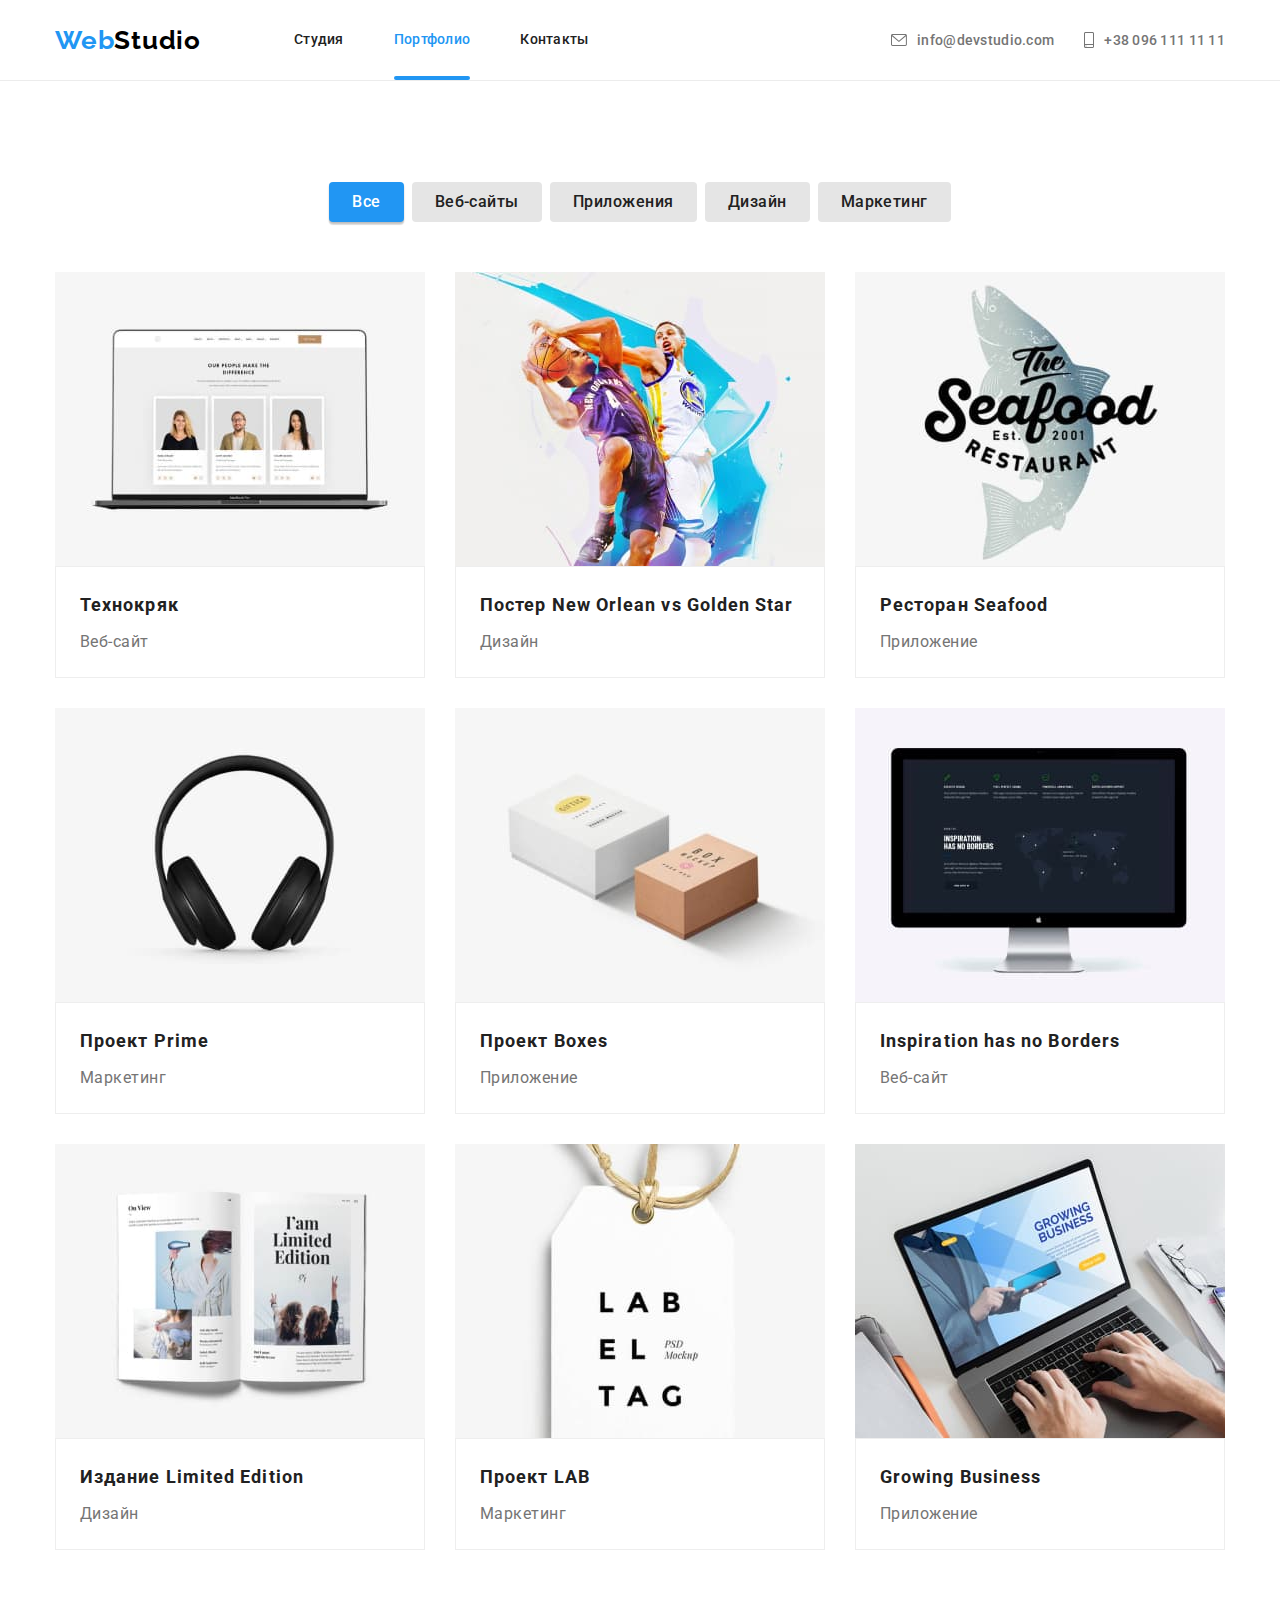
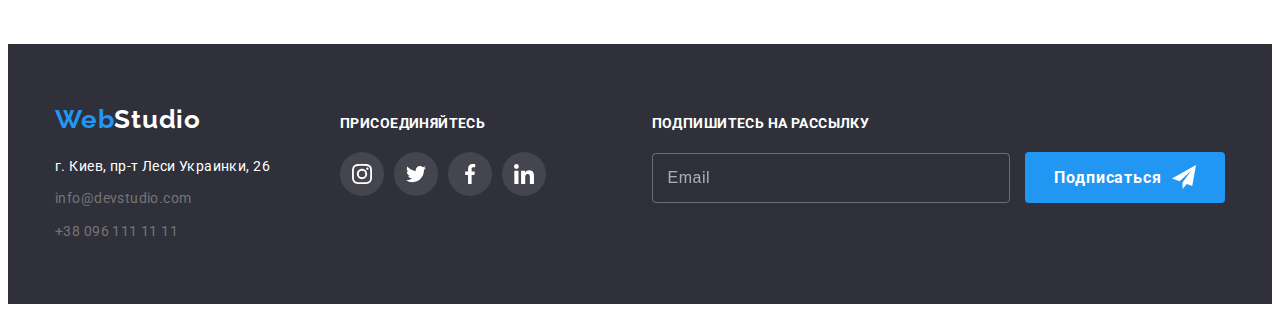
==== commit 1e830871: "correct footer" ====
--- a/portfolio.html
+++ b/portfolio.html
@@ -364,7 +364,7 @@
     <!--section footer-->
     <footer class="footer">
       <div class="container">
-        <div class="container-address">
+        <div class="foot-container">
           <a class="link logo" href="index.html"
             >Web<span class="accent-foot">Studio</span></a
           >
@@ -392,7 +392,7 @@
             </ul>
           </address>
         </div>
-        <div class="container-social">
+        <div class="foot-container">
           <h3 class="footer-title">присоединяйтесь</h3>
           <ul class="list social-card">
             <li class="social-item">
@@ -462,9 +462,9 @@
             </li>
           </ul>
         </div>
-        <div class="container-subscribe">
+        <div class="foot-container">
+          <h3 class="footer-title">Подпишитесь на рассылку</h3>
           <form>
-            <h3 class="footer-title">Подпишитесь на рассылку</h3>
             <input
               class="subscribe-input"
               type="email"
--- a/css/styles.css
+++ b/css/styles.css
@@ -502,7 +502,6 @@
 .clients-item {
   background-color: var(--primary-color);
   flex-basis: calc(100% / 6 - var(--card-set-gap));
-  transition: ;
 }
 
 .icon-clients {
@@ -516,6 +515,14 @@
   padding-top: 60px;
   padding-bottom: 60px;
 }
+
+.foot-container:not(:last-child) {
+  margin-right: 70px;
+}
+.foot-container:last-child {
+  margin-left: auto;
+}
+
 .footer .logo {
   margin-right: 0;
   margin-bottom: 20px;
@@ -554,10 +561,6 @@
   align-items: baseline;
 }
 
-.container-social {
-  margin-left: 70px;
-}
-
 .footer-title {
   font-size: 14px;
   line-height: 1.14;
@@ -585,15 +588,12 @@
 }
 /* ----------------------Subsribe-footer--------------------- */
 
-.container-subscribe {
-  display: flex;
-  margin-left: 93px;
-}
-
 .subscribe-input {
+  font-size: 16px;
+  color: var(--primary-color);
   min-width: 358px;
   height: 50px;
-  padding: 0;
+  padding: 0 15px;
   margin-right: 12px;
   border: 1px solid rgba(255, 255, 255, 0.3);
   box-sizing: border-box;
@@ -604,12 +604,13 @@
   transition: border-color var(--transition-cubic);
 }
 
-.subscribe-input:focus {
+.subscribe-input:focus,
+.subscribe-input:hover {
   border-color: var(--accent-color);
 }
 
 .subscribe-input::placeholder {
-  padding: 0 16px;
+  padding: 0;
   font-size: 16px;
   line-height: 1.25;
   letter-spacing: 0.03em;
@@ -652,6 +653,7 @@
   position: absolute;
   top: 50%;
   left: 50%;
+  padding: 40px;
   min-width: 528px;
   min-height: 581px;
   background-color: var(--primary-color);
@@ -692,8 +694,8 @@
 }
 /* -----------------------Styles to form modal window----------------------- */
 
-.form {
-  padding: 40px;
+.form-wrapper {
+  margin-bottom: 20px;
 }
 
 .form-title {
@@ -705,30 +707,53 @@
   margin-bottom: 12px;
 }
 
+.form-field {
+  display: flex;
+  flex-direction: column;
+  position: relative;
+}
+
+.form-field:not(:last-child) {
+  margin-bottom: 10px;
+}
+
 .form-input {
-  display: flex;
-  flex-direction: column;
-  margin-bottom: 10px;
-}
-
-.form-input input {
   border: 1px solid rgba(33, 33, 33, 0.2);
   border-radius: 4px;
   width: 100%;
   height: 40px;
+  padding: 0 42px;
   outline: none;
   transition: border-color var(--transition-cubic);
-}
-
-.form-input input:focus {
+  display: flex;
+}
+
+.form-icon {
+  position: absolute;
+  top: 50%;
+  left: 12px;
+  display: inline-block;
+  transition: fill var(--transition-cubic);
+}
+
+.form-input:focus,
+.textarea:focus,
+.form-input:hover,
+.textarea:hover {
   border-color: var(--accent-color);
-}
-
-.form-input label {
+  box-shadow: 0 0 10px rgba(98, 148, 206, 0.5);
+}
+
+.form-field:focus-within > .form-icon,
+.form-field:hover > .form-icon {
+  fill: var(--accent-color);
+}
+
+.form-field label {
   font-size: 12px;
   line-height: 1.16;
   letter-spacing: 0.01em;
-  padding-bottom: 4px;
+  margin-bottom: 4px;
 }
 
 .textarea {
@@ -738,12 +763,8 @@
   border-radius: 4px;
   width: 100%;
   height: 120px;
-  margin-bottom: 20px;
+  padding: 12px 16px;
   transition: border-color var(--transition-cubic);
-}
-
-.textarea:focus {
-  border-color: var(--accent-color);
 }
 
 .textarea::placeholder {
@@ -751,7 +772,6 @@
   line-height: 1.16;
   letter-spacing: 0.01em;
   color: rgba(117, 117, 117, 0.5);
-  padding: 12px 0 0 16px;
 }
 
 .form-link {
@@ -770,3 +790,23 @@
   margin-left: auto;
   margin-right: auto;
 }
+
+.form-icon-check {
+  margin-right: 7px;
+  border: 2px solid #212121;
+  border-radius: 2px;
+  fill: none;
+  transition: border var(--transition-cubic),
+    background-color var(--transition-cubic), fill var(--transition-cubic);
+}
+
+.input-checkbox:checked + .form-icon-check {
+  border: transparent;
+  background-color: var(--accent-color);
+  fill: var(--primary-color);
+}
+
+.input-checkbox:focus + .form-icon-check,
+.input-checkbox:hover + .form-icon-check {
+  border: 2px solid var(--accent-color);
+}
